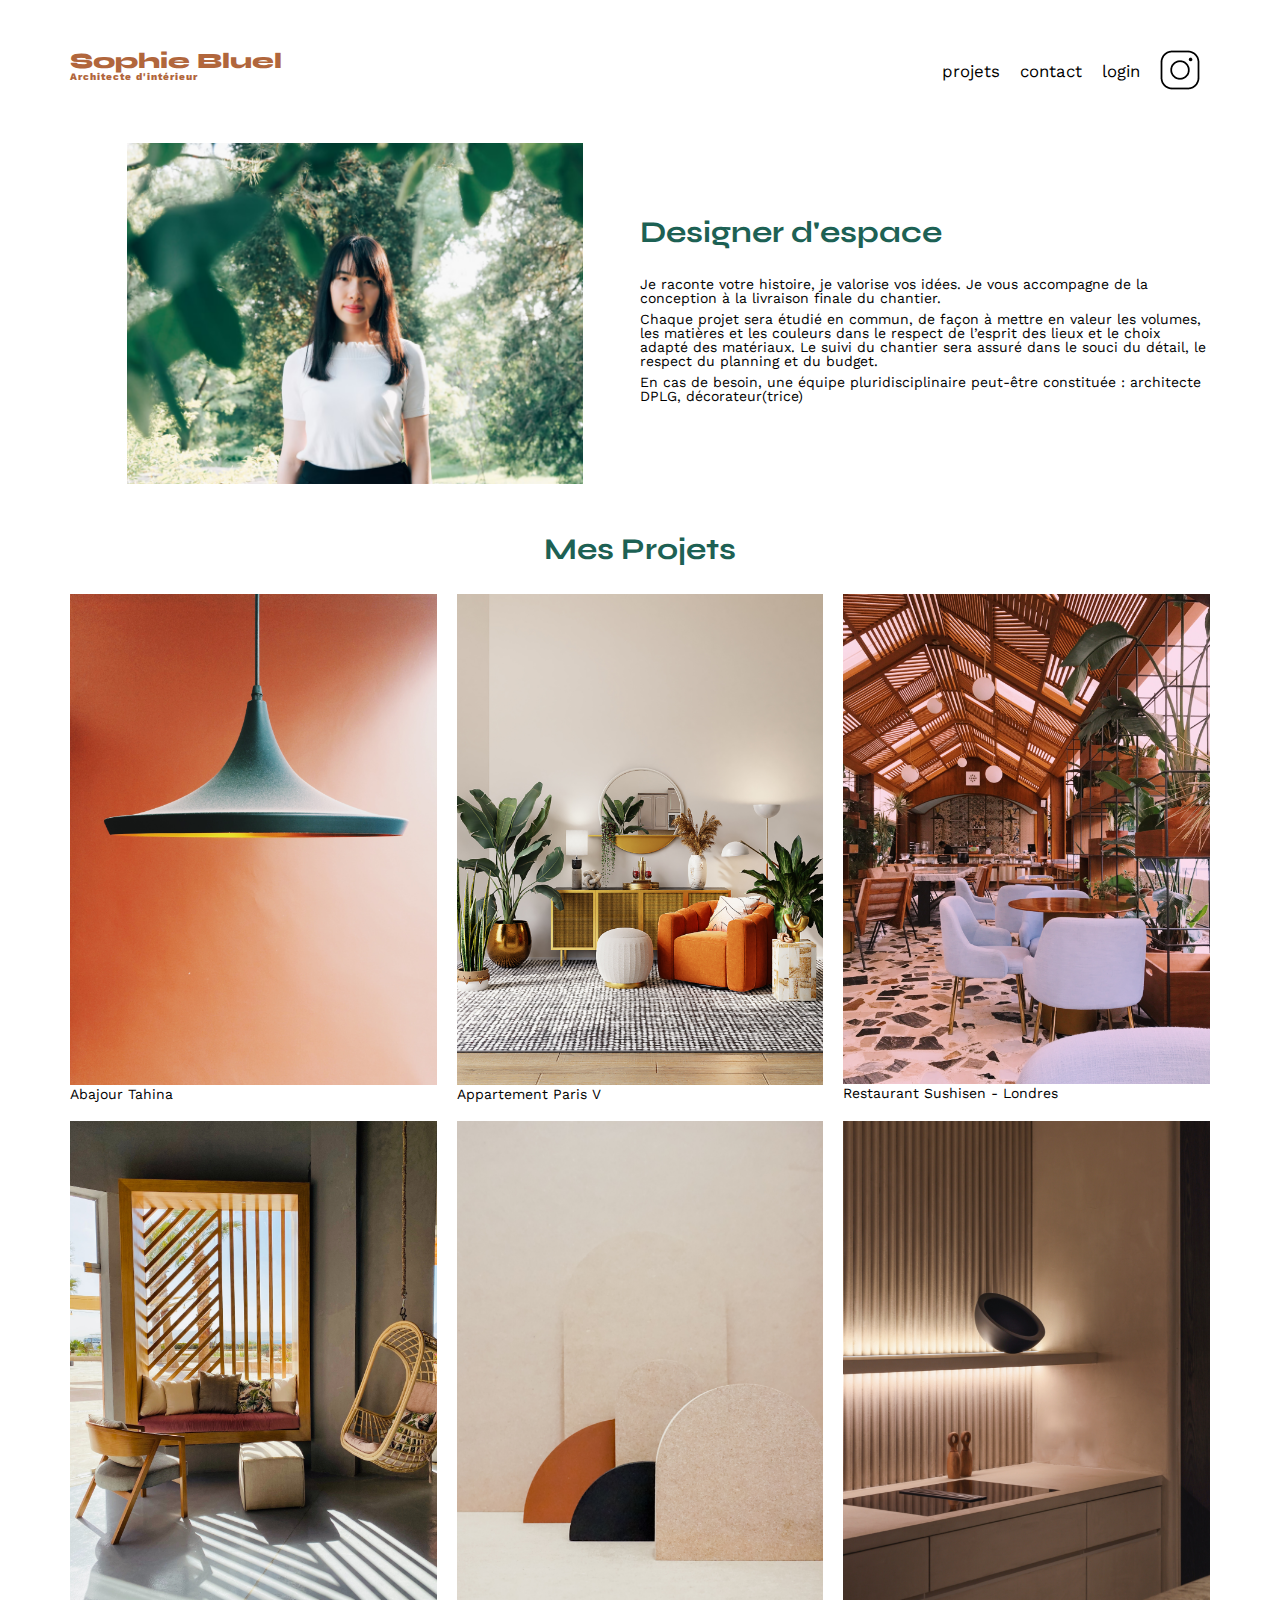
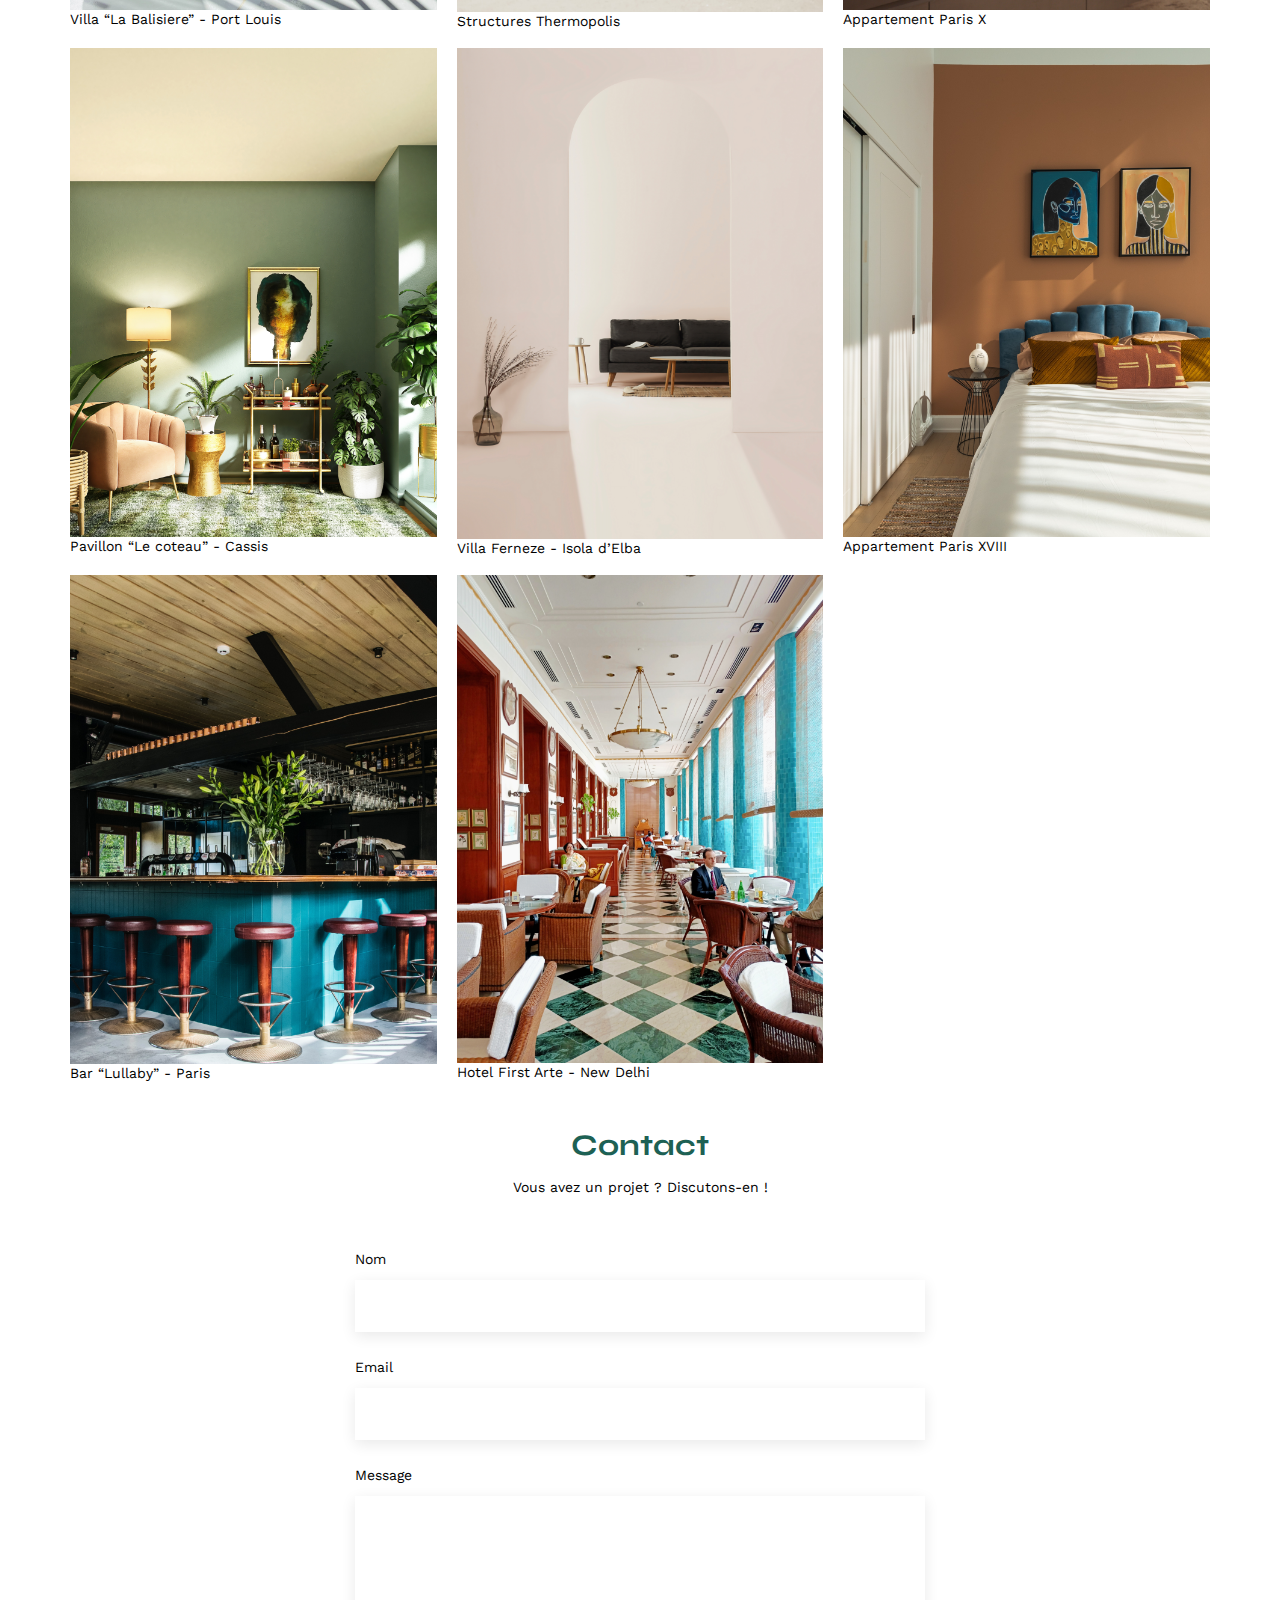
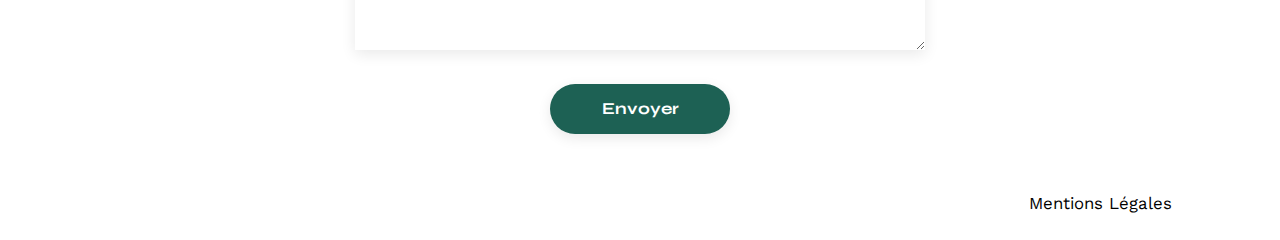
==== FrontEnd/index.html @ 302048cd "Récupération du projet de base" ====
<!DOCTYPE html>
<html lang="fr">
<head>
	<meta charset="UTF-8">
	<title>Sophie Bluel - Architecte d'intérieur</title>
	<meta name="viewport" content="width=device-width, initial-scale=1.0">
	<link rel="preconnect" href="https://fonts.googleapis.com">
	<link rel="preconnect" href="https://fonts.gstatic.com" crossorigin>
	<link href="https://fonts.googleapis.com/css2?family=Syne:wght@700;800&family=Work+Sans&display=swap" rel="stylesheet">
	<meta name="description" content="">
	<link rel="stylesheet" href="./assets/style.css">
</head>
<body>
<header>
	<h1>Sophie Bluel <span>Architecte d'intérieur</span></h1>
	<nav>
		<ul>
			<li>projets</li>
			<li>contact</li>
			<li>login</li>
			<li><img src="./assets/icons/instagram.png" alt="Instagram"></li>
		</ul>
	</nav>
</header>
<main>
	<section id="introduction">
		<figure>
			<img src="./assets/images/sophie-bluel.png" alt="">
		</figure>
		<article>
			<h2>Designer d'espace</h2>
			<p>Je raconte votre histoire, je valorise vos idées. Je vous accompagne de la conception à la livraison finale du chantier.</p>
			<p>Chaque projet sera étudié en commun, de façon à mettre en valeur les volumes, les matières et les couleurs dans le respect de l’esprit des lieux et le choix adapté des matériaux. Le suivi du chantier sera assuré dans le souci du détail, le respect du planning et du budget.</p>
			<p>En cas de besoin, une équipe pluridisciplinaire peut-être constituée : architecte DPLG, décorateur(trice)</p>
		</article>
	</section>
	<section id="portfolio">
		<h2>Mes Projets</h2>
		<div class="gallery">
			<figure>
				<img src="assets/images/abajour-tahina.png" alt="Abajour Tahina">
				<figcaption>Abajour Tahina</figcaption>
			</figure>
			<figure>
				<img src="assets/images/appartement-paris-v.png" alt="Appartement Paris V">
				<figcaption>Appartement Paris V</figcaption>
			</figure>
			<figure>
				<img src="assets/images/restaurant-sushisen-londres.png" alt="Restaurant Sushisen - Londres">
				<figcaption>Restaurant Sushisen - Londres</figcaption>
			</figure>
			<figure>
				<img src="assets/images/la-balisiere.png" alt="Villa “La Balisiere” - Port Louis">
				<figcaption>Villa “La Balisiere” - Port Louis</figcaption>
			</figure>
			<figure>
				<img src="assets/images/structures-thermopolis.png" alt="Structures Thermopolis">
				<figcaption>Structures Thermopolis</figcaption>
			</figure>
			<figure>
				<img src="assets/images/appartement-paris-x.png" alt="Appartement Paris X">
				<figcaption>Appartement Paris X</figcaption>
			</figure>
			<figure>
				<img src="assets/images/le-coteau-cassis.png" alt="Pavillon “Le coteau” - Cassis">
				<figcaption>Pavillon “Le coteau” - Cassis</figcaption>
			</figure>
			<figure>
				<img src="assets/images/villa-ferneze.png" alt="Villa Ferneze - Isola d’Elba">
				<figcaption>Villa Ferneze - Isola d’Elba</figcaption>
			</figure>
			<figure>
				<img src="assets/images/appartement-paris-xviii.png" alt="Appartement Paris XVIII">
				<figcaption>Appartement Paris XVIII</figcaption>
			</figure>
			<figure>
				<img src="assets/images/bar-lullaby-paris.png" alt="Bar “Lullaby” - Paris">
				<figcaption>Bar “Lullaby” - Paris</figcaption>
			</figure>
			<figure>
				<img src="assets/images/hotel-first-arte-new-delhi.png" alt="Hotel First Arte - New Delhi">
				<figcaption>Hotel First Arte - New Delhi</figcaption>
			</figure>
		</div>
	</section>
	<section id="contact">
		<h2>Contact</h2>
		<p>Vous avez un projet ? Discutons-en !</p>
		<form action="#" method="post">
			<label for="name">Nom</label>
			<input type="text" name="name" id="name">
			<label for="email">Email</label>
			<input type="email" name="email" id="email">
			<label for="message">Message</label>
			<textarea name="message" id="message" cols="30" rows="10"></textarea>
			<input type="submit" value="Envoyer">
		</form>
	</section>
</main>

<footer>
	<nav>
		<ul>
			<li>Mentions Légales</li>
		</ul>
	</nav>
</footer>
</body>
</html>
---- FrontEnd/assets/style.css ----
/* http://meyerweb.com/eric/tools/css/reset/
   v2.0 | 20110126
   License: none (public domain)
*/

html, body, div, span, applet, object, iframe,
h1, h2, h3, h4, h5, h6, p, blockquote, pre,
a, abbr, acronym, address, big, cite, code,
del, dfn, em, img, ins, kbd, q, s, samp,
small, strike, strong, sub, sup, tt, var,
b, u, i, center,
dl, dt, dd, ol, ul, li,
fieldset, form, label, legend,
table, caption, tbody, tfoot, thead, tr, th, td,
article, aside, canvas, details, embed,
figure, figcaption, footer, header, hgroup,
menu, nav, output, ruby, section, summary,
time, mark, audio, video {
	margin: 0;
	padding: 0;
	border: 0;
	font-size: 100%;
	font: inherit;
	vertical-align: baseline;
}
/* HTML5 display-role reset for older browsers */
article, aside, details, figcaption, figure,
footer, header, hgroup, menu, nav, section {
	display: block;
}
body {
	line-height: 1;
}
ol, ul {
	list-style: none;
}
blockquote, q {
	quotes: none;
}
blockquote:before, blockquote:after,
q:before, q:after {
	content: '';
	content: none;
}
table {
	border-collapse: collapse;
	border-spacing: 0;
}
/** end reset css**/
body {
	max-width: 1140px;
	margin:auto;
	font-family: 'Work Sans' ;
	font-size: 14px;
}
header {
	display: flex;
	justify-content: space-between;
	margin: 50px 0
}
section {
	margin: 50px 0
}

h1{
	display: flex;
	flex-direction: column;
	font-family: 'Syne';
	font-size: 22px;
	font-weight: 800;
	color: #B1663C
}

h1 > span {
	font-family: 'Work Sans';
	font-size:10px;
	letter-spacing: 0.1em;
;
}

h2{
	font-family: 'Syne';
	font-weight: 700;
	font-size: 30px;
	color: #1D6154
}
nav ul {
	display: flex;
	align-items: center;
	list-style-type: none;

}
nav li {
	padding: 0 10px;
	font-size: 1.2em;
}

li:hover {
	color: #B1663C;
}
#introduction {
	display: flex;
	align-items: center;
}
#introduction figure {
	flex: 1
}
#introduction img {
	display: block;
	margin: auto;
	width: 80%;
}

#introduction article {
	flex: 1
}
#introduction h2 {
	margin-bottom: 1em;
}

#introduction p {
	margin-bottom: 0.5em;
}
#portfolio h2 {
	text-align: center;
	margin-bottom: 1em;
}
.gallery {
	width: 100%;
	display: grid;
	grid-template-columns: 1fr 1fr 1fr;
	grid-column-gap: 20px;
	grid-row-gap: 20px;
}

.gallery img {
	width: 100%;

}
#contact {
	width: 50%;
margin: auto;
}
#contact > * {
	text-align: center;

}
#contact h2{
	margin-bottom: 20px;
}
#contact form {
	text-align: left;
	margin-top:30px;
	display: flex;
	flex-direction: column;
}

#contact input {
	height: 50px;
	font-size: 1.2em;
	border: none;
	box-shadow: 0px 4px 14px rgba(0, 0, 0, 0.09);
}
#contact label {
	margin: 2em 0 1em 0;
}
#contact textarea {
	border: none;
	box-shadow: 0px 4px 14px rgba(0, 0, 0, 0.09);
}

input[type="submit"]{
	font-family: 'Syne';
	font-weight: 700;
	color: white;
	background-color: #1D6154;
	margin : 2em auto ;
	width: 180px;
	text-align: center;
	border-radius: 60px ;
}

footer nav ul {
	display: flex;
	justify-content: flex-end;
	margin: 2em
}
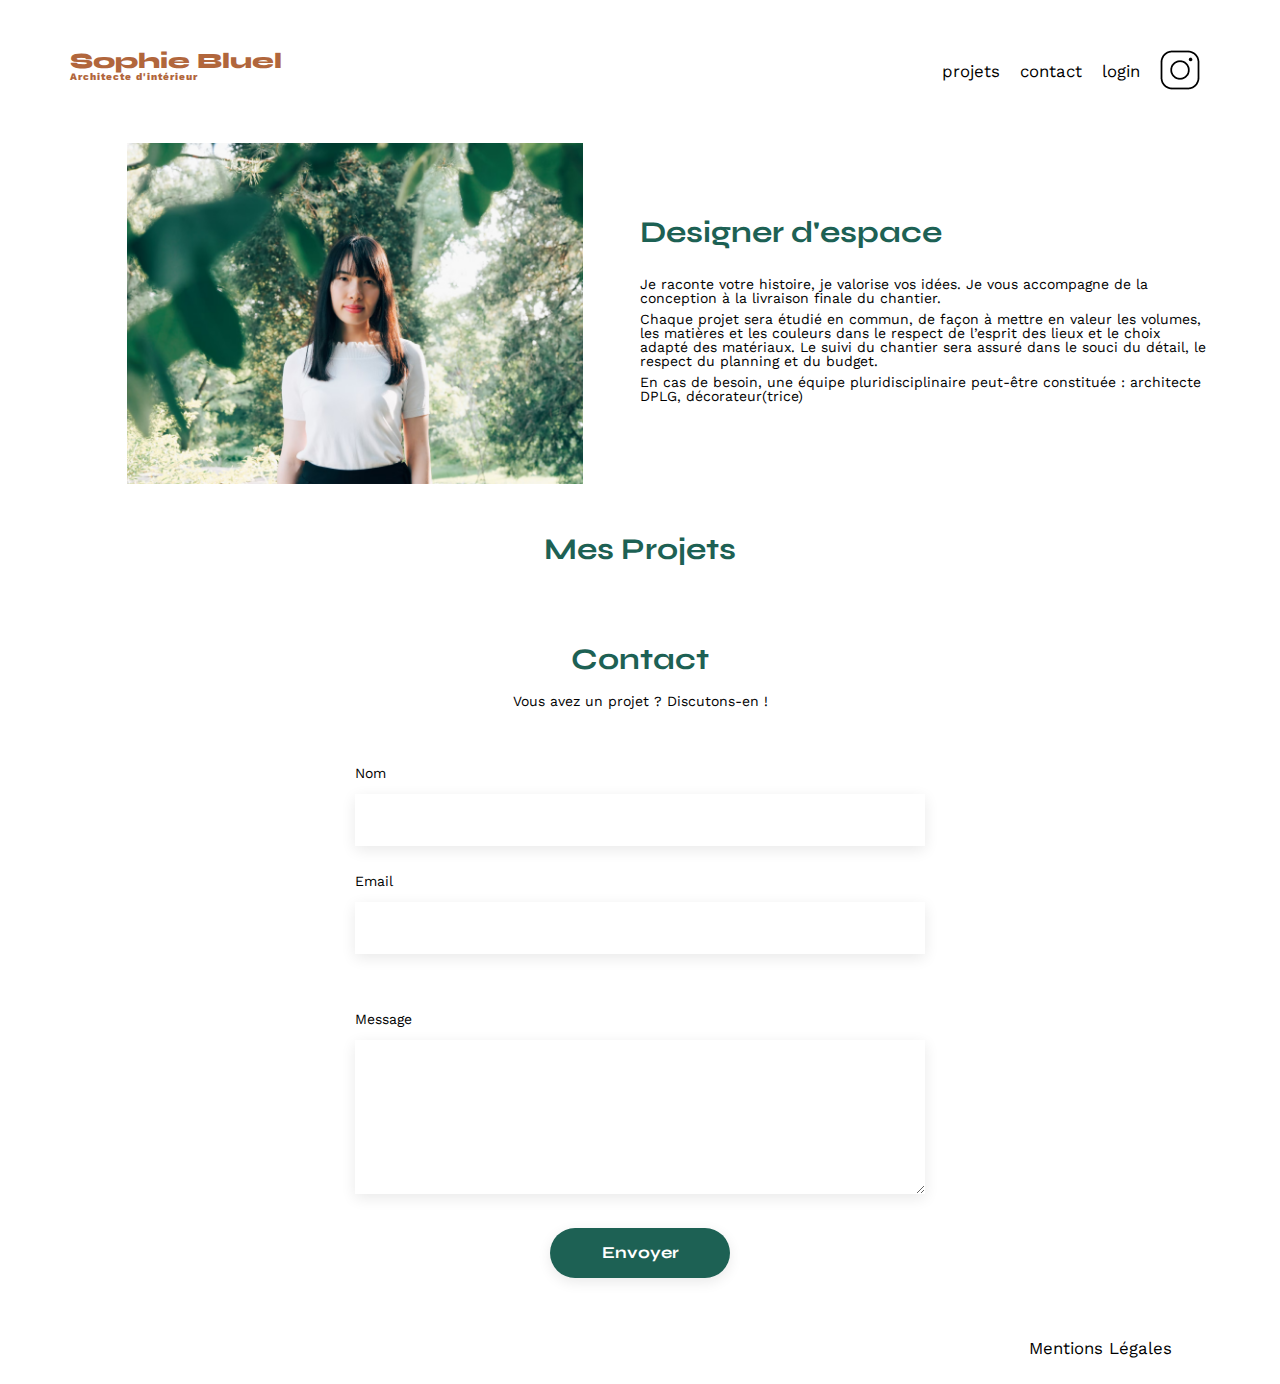
==== commit d722a895: "Affichage des travaux via l'api et page de login intégrée" ====
--- a/FrontEnd/index.html
+++ b/FrontEnd/index.html
@@ -9,6 +9,8 @@
 	<link href="https://fonts.googleapis.com/css2?family=Syne:wght@700;800&family=Work+Sans&display=swap" rel="stylesheet">
 	<meta name="description" content="">
 	<link rel="stylesheet" href="./assets/style.css">
+	<!--Ajout du script javascript-->
+	<script src="script.js" defer></script>
 </head>
 <body>
 <header>
@@ -35,52 +37,8 @@
 		</article>
 	</section>
 	<section id="portfolio">
-		<h2>Mes Projets</h2>
+		<h2 id="projets">Mes Projets</h2>
 		<div class="gallery">
-			<figure>
-				<img src="assets/images/abajour-tahina.png" alt="Abajour Tahina">
-				<figcaption>Abajour Tahina</figcaption>
-			</figure>
-			<figure>
-				<img src="assets/images/appartement-paris-v.png" alt="Appartement Paris V">
-				<figcaption>Appartement Paris V</figcaption>
-			</figure>
-			<figure>
-				<img src="assets/images/restaurant-sushisen-londres.png" alt="Restaurant Sushisen - Londres">
-				<figcaption>Restaurant Sushisen - Londres</figcaption>
-			</figure>
-			<figure>
-				<img src="assets/images/la-balisiere.png" alt="Villa “La Balisiere” - Port Louis">
-				<figcaption>Villa “La Balisiere” - Port Louis</figcaption>
-			</figure>
-			<figure>
-				<img src="assets/images/structures-thermopolis.png" alt="Structures Thermopolis">
-				<figcaption>Structures Thermopolis</figcaption>
-			</figure>
-			<figure>
-				<img src="assets/images/appartement-paris-x.png" alt="Appartement Paris X">
-				<figcaption>Appartement Paris X</figcaption>
-			</figure>
-			<figure>
-				<img src="assets/images/le-coteau-cassis.png" alt="Pavillon “Le coteau” - Cassis">
-				<figcaption>Pavillon “Le coteau” - Cassis</figcaption>
-			</figure>
-			<figure>
-				<img src="assets/images/villa-ferneze.png" alt="Villa Ferneze - Isola d’Elba">
-				<figcaption>Villa Ferneze - Isola d’Elba</figcaption>
-			</figure>
-			<figure>
-				<img src="assets/images/appartement-paris-xviii.png" alt="Appartement Paris XVIII">
-				<figcaption>Appartement Paris XVIII</figcaption>
-			</figure>
-			<figure>
-				<img src="assets/images/bar-lullaby-paris.png" alt="Bar “Lullaby” - Paris">
-				<figcaption>Bar “Lullaby” - Paris</figcaption>
-			</figure>
-			<figure>
-				<img src="assets/images/hotel-first-arte-new-delhi.png" alt="Hotel First Arte - New Delhi">
-				<figcaption>Hotel First Arte - New Delhi</figcaption>
-			</figure>
 		</div>
 	</section>
 	<section id="contact">
@@ -107,3 +65,4 @@
 </footer>
 </body>
 </html>
+
--- a/FrontEnd/assets/style.css
+++ b/FrontEnd/assets/style.css
@@ -186,3 +186,70 @@
 	margin: 2em
 }
 
+
+/*Code ajouté par Léo Poëtti*/
+
+/*Code ajouté par Léo Poëtti*/
+
+a {
+	text-decoration: none;
+}
+
+#login-main {
+	display: flex;
+	flex-direction: column;
+	align-items: center;
+}
+
+#login-title {
+	margin-top: 150px;
+}
+
+#login-form {
+	display: flex;
+	flex-direction: column;
+	margin-top: 37px;
+	width: 379px;
+}
+
+.login-label {
+	font-family: "Work Sans", sans-serif;
+	font-weight: 500;
+	margin-bottom: 7px;
+}
+
+#email {
+	margin-bottom: 30px;
+}
+
+.login-input {
+	height: 51px;
+	box-shadow: 0px 4px 14px 0px rgba(0, 0, 0, 0.09);
+	border: none;
+}
+
+.login-input:focus {
+	outline: none;
+}
+
+#login-submit {
+	width: 179px;
+	height: 36px;
+	border: none;
+	margin-bottom: 28px;
+}
+
+#password-fold {
+	color: #3D3D3D;
+	text-decoration: underline;
+}
+
+#login-footer {
+	width: 50%;
+	position: fixed;
+	bottom: 0;
+}
+
+#erreur-connexion {
+	color: red;
+}
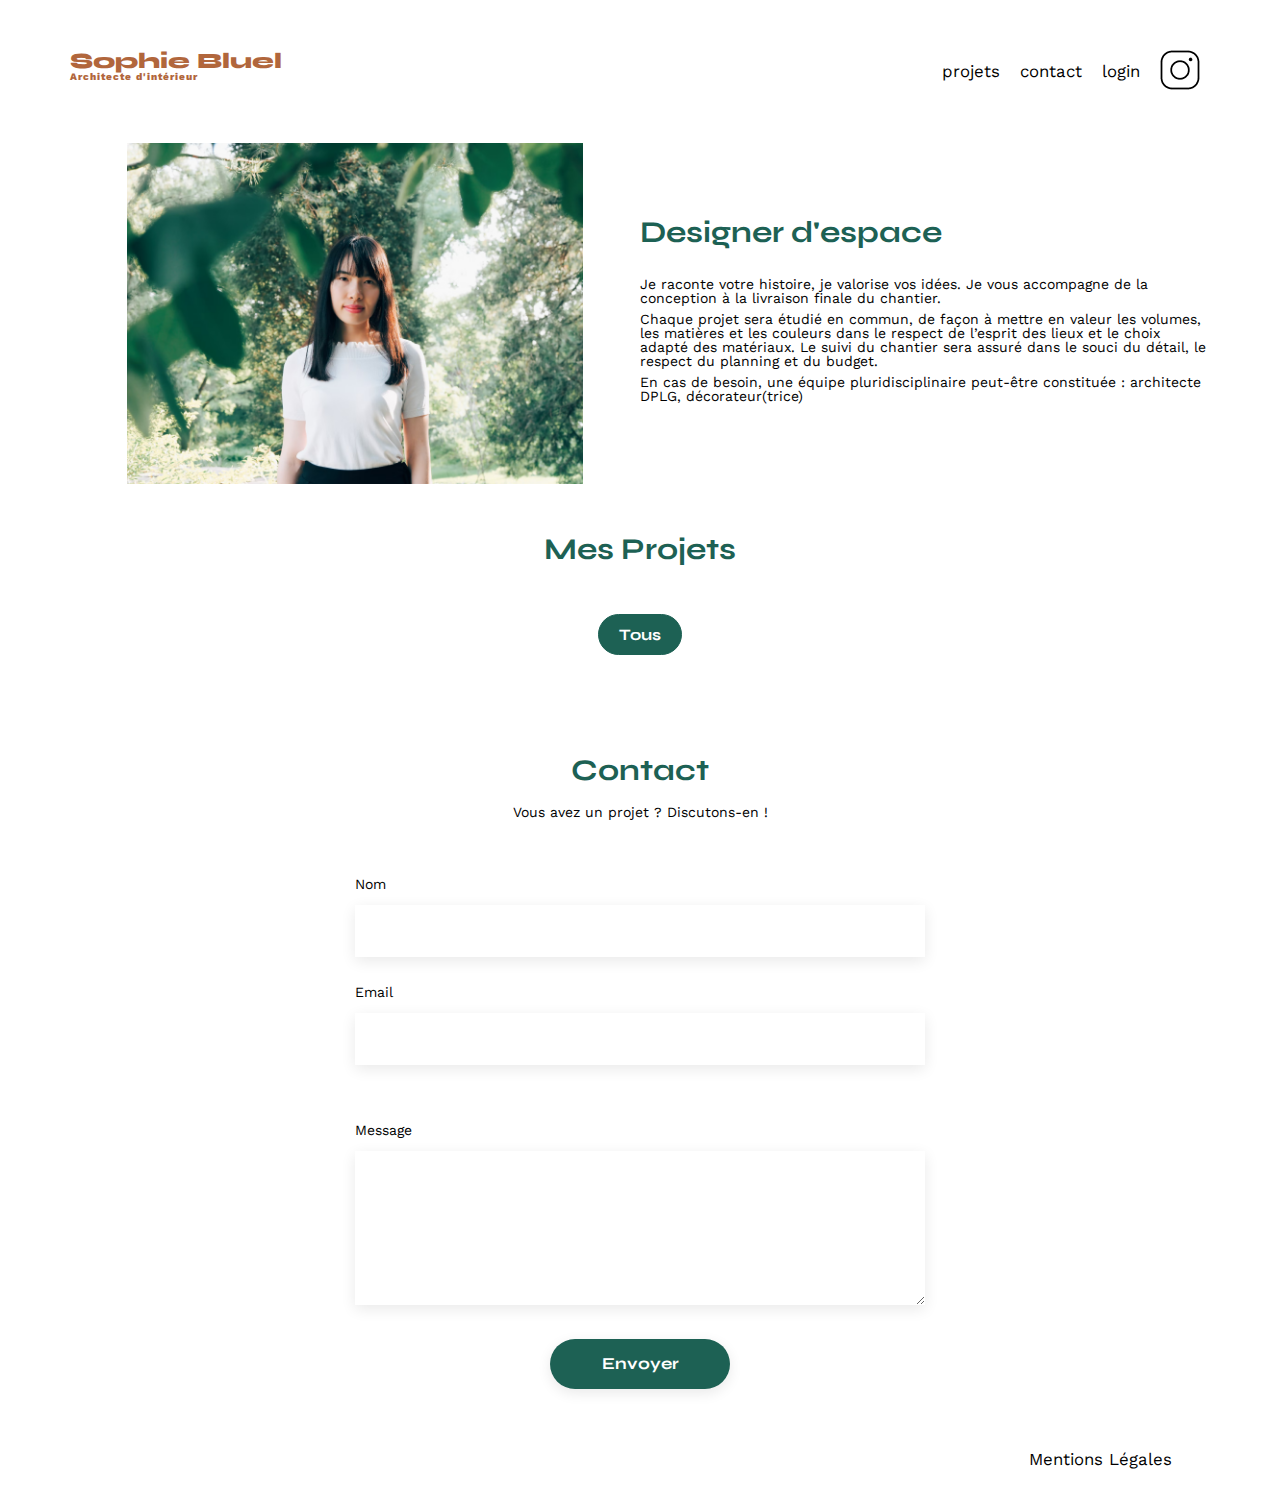
==== commit dbe5b048: "Projet terminé" ====
--- a/FrontEnd/index.html
+++ b/FrontEnd/index.html
@@ -12,14 +12,14 @@
 	<!--Ajout du script javascript-->
 	<script src="script.js" defer></script>
 </head>
-<body>
-<header>
+<body id="index_body">
+<header id="index_header">
 	<h1>Sophie Bluel <span>Architecte d'intérieur</span></h1>
 	<nav>
 		<ul>
 			<li>projets</li>
 			<li>contact</li>
-			<li>login</li>
+			<li id="log_status"><a href="login.html">login</a></li>
 			<li><img src="./assets/icons/instagram.png" alt="Instagram"></li>
 		</ul>
 	</nav>
@@ -37,7 +37,9 @@
 		</article>
 	</section>
 	<section id="portfolio">
-		<h2 id="projets">Mes Projets</h2>
+		<div id="display_modify_work">
+			<h2 id="projets">Mes Projets</h2>
+		</div>
 		<div class="gallery">
 		</div>
 	</section>
--- a/FrontEnd/assets/style.css
+++ b/FrontEnd/assets/style.css
@@ -193,6 +193,7 @@
 
 a {
 	text-decoration: none;
+	color: inherit;
 }
 
 #login-main {
